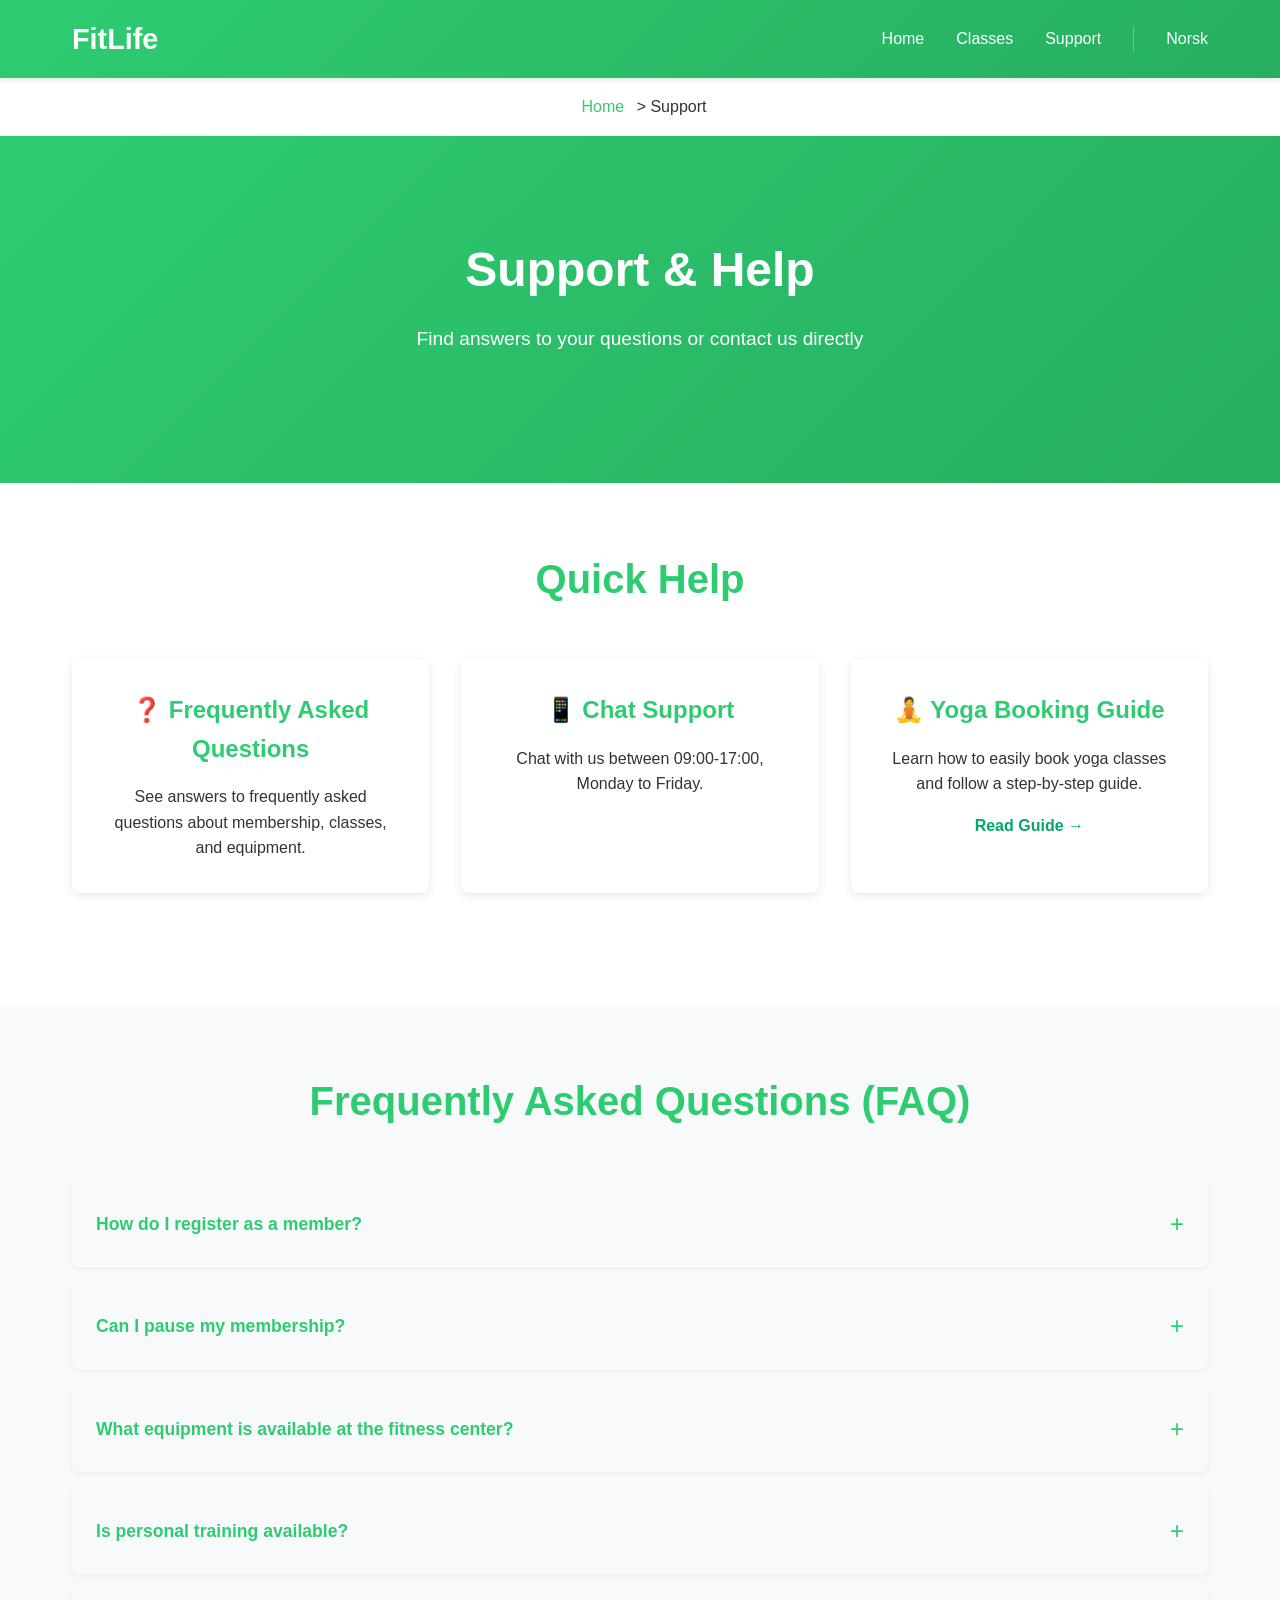
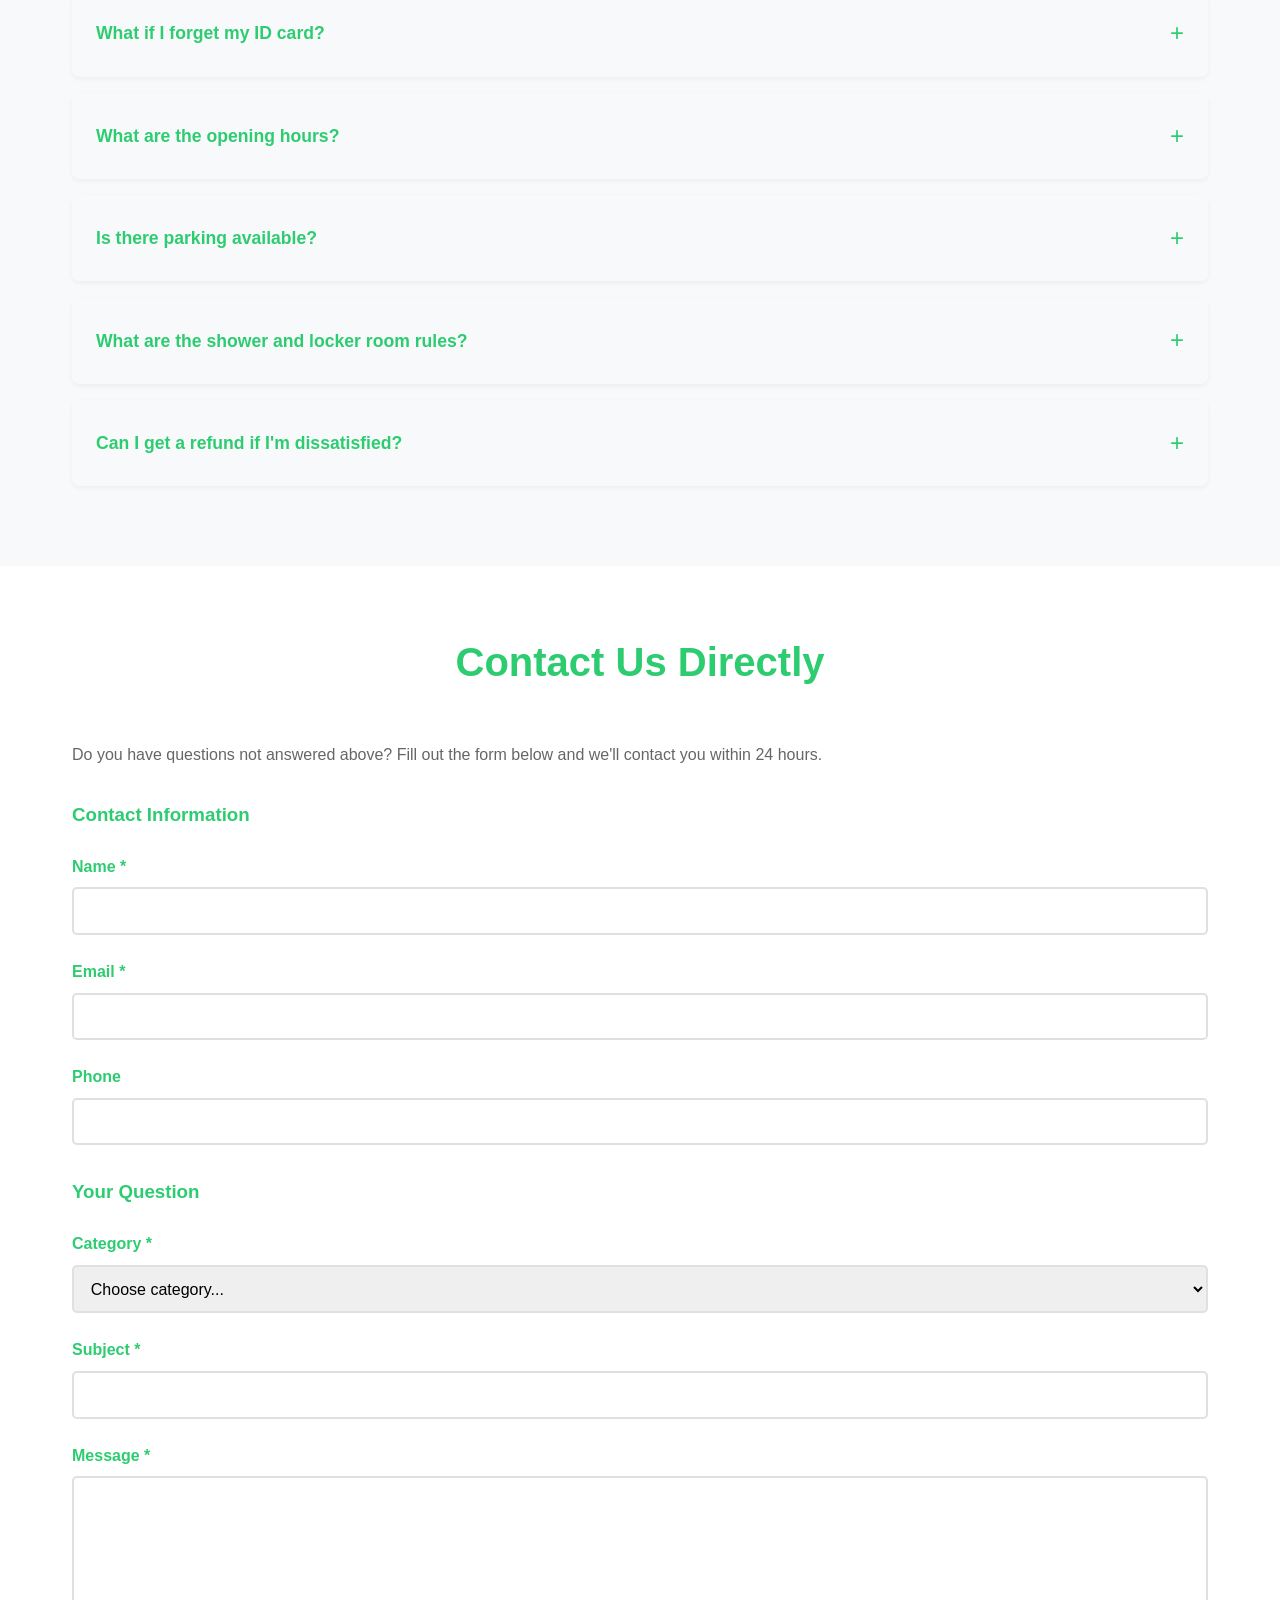
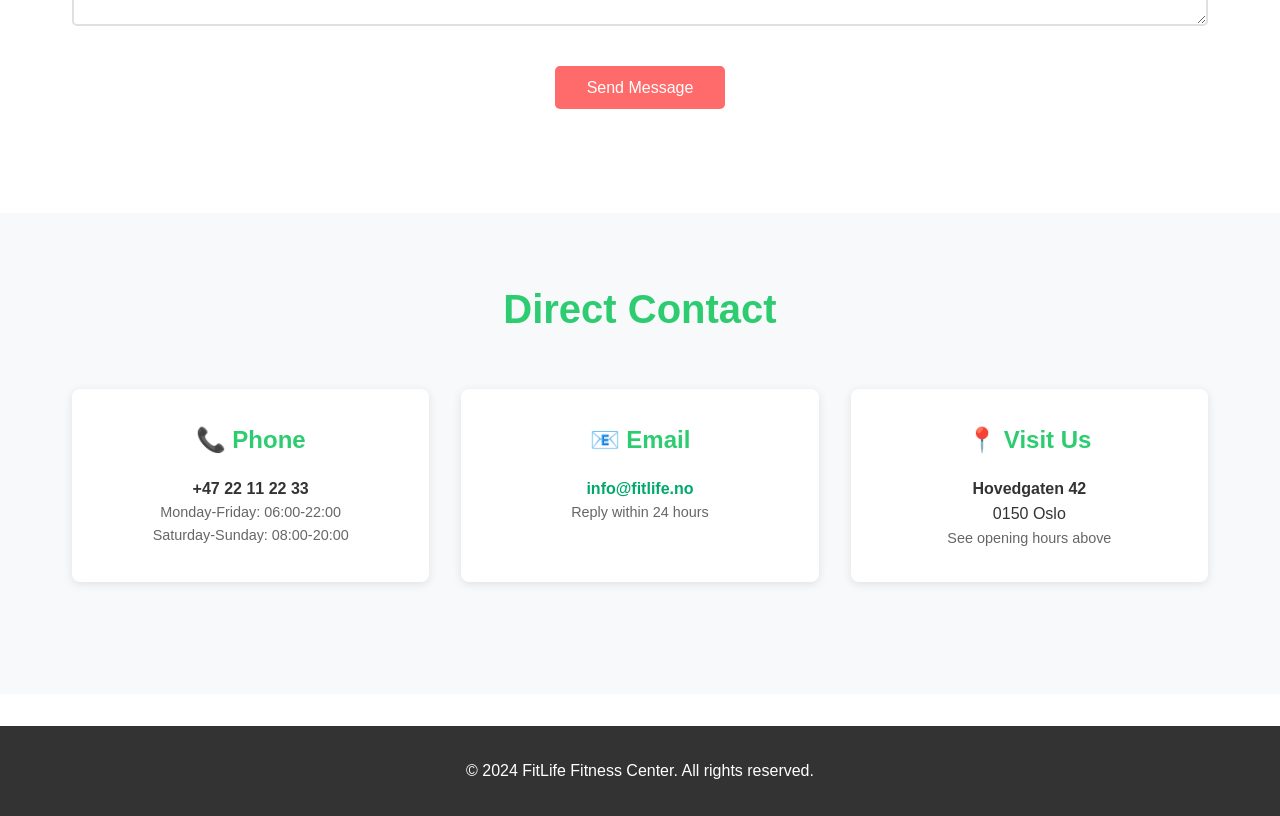
==== index1_en.html @ c22ea530 "Add files via upload webver" ====
<!DOCTYPE html>
<html lang="en">
<head>
    <meta charset="UTF-8">
    <meta name="viewport" content="width=device-width, initial-scale=1.0">
    <title>Support - FitLife Fitness Center</title>
    <link rel="stylesheet" href="style.css">
</head>
<body>
    <!-- Header -->
    <header>
        <div class="header-container">
            <a href="index_en.html" class="logo" style="text-decoration: none; color: white;">FitLife</a>
            <nav>
                <ul>
                    <li><a href="index_en.html">Home</a></li>
                    <li><a href="index_en.html#classes">Classes</a></li>
                    <li><a href="index1_en.html">Support</a></li>
                    <li style="border-left: 1px solid rgba(255,255,255,0.3); padding-left: 2rem;"><a href="index1.html">Norsk</a></li>
                </ul>
            </nav>
        </div>
    </header>

    <!-- Breadcrumb -->
    <div class="breadcrumb">
        <a href="index_en.html">Home</a> > <span>Support</span>
    </div>

    <!-- Hero Section -->
    <section class="hero">
        <h1>Support & Help</h1>
        <p>Find answers to your questions or contact us directly</p>
    </section>

    <!-- Quick Support Cards -->
    <section class="container" style="padding: 4rem 2rem;">
        <h2>Quick Help</h2>
        <div class="support-grid">
            <div class="support-card">
                <h3>❓ Frequently Asked Questions</h3>
                <p>See answers to frequently asked questions about membership, classes, and equipment.</p>
            </div>
            <div class="support-card">
                <h3>📱 Chat Support</h3>
                <p>Chat with us between 09:00-17:00, Monday to Friday.</p>
            </div>
            <div class="support-card">
                <h3>🧘 Yoga Booking Guide</h3>
                <p>Learn how to easily book yoga classes and follow a step-by-step guide.</p>
                <a href="yoga_guide_en.html" style="color: #00a86b; text-decoration: none; font-weight: bold; margin-top: 1rem; display: inline-block;">Read Guide →</a>
            </div>
        </div>
    </section>

    <!-- FAQ Section -->
    <section class="faq-section">
        <div class="container">
            <h2>Frequently Asked Questions (FAQ)</h2>

            <div class="faq-item">
                <div class="faq-question" onclick="toggleAnswer(this)">
                    <h3>How do I register as a member?</h3>
                    <span class="faq-toggle">+</span>
                </div>
                <div class="faq-answer">
                    <p>You can register directly on our website by selecting your desired membership plan. You only need to fill in your contact information and choose a payment method. You get immediate access after payment is confirmed.</p>
                </div>
            </div>

            <div class="faq-item">
                <div class="faq-question" onclick="toggleAnswer(this)">
                    <h3>Can I pause my membership?</h3>
                    <span class="faq-toggle">+</span>
                </div>
                <div class="faq-answer">
                    <p>Yes, you can pause your membership for up to 2 months per year. Contact customer service at info@fitlife.no or call +47 22 11 22 33. There is no charge for pausing.</p>
                </div>
            </div>

            <div class="faq-item">
                <div class="faq-question" onclick="toggleAnswer(this)">
                    <h3>What equipment is available at the fitness center?</h3>
                    <span class="faq-toggle">+</span>
                </div>
                <div class="faq-answer">
                    <p>We have state-of-the-art equipment including: free weights, machines, cardio equipment (treadmills, bikes, cross trainers), cable apparatus, and flexibility equipment. All equipment is maintained daily and inspected monthly.</p>
                </div>
            </div>

            <div class="faq-item">
                <div class="faq-question" onclick="toggleAnswer(this)">
                    <h3>Is personal training available?</h3>
                    <span class="faq-toggle">+</span>
                </div>
                <div class="faq-answer">
                    <p>Yes! We offer personal training to all members. Your first consultation is free. Personal training prices start from 399 kr per hour. Quarter and year memberships include consultations.</p>
                </div>
            </div>

            <div class="faq-item">
                <div class="faq-question" onclick="toggleAnswer(this)">
                    <h3>What if I forget my ID card?</h3>
                    <span class="faq-toggle">+</span>
                </div>
                <div class="faq-answer">
                    <p>You can show your membership information on your phone or tell the staff your name so they can verify it in the system. We recommend downloading the FitLife app for easy access.</p>
                </div>
            </div>

            <div class="faq-item">
                <div class="faq-question" onclick="toggleAnswer(this)">
                    <h3>What are the opening hours?</h3>
                    <span class="faq-toggle">+</span>
                </div>
                <div class="faq-answer">
                    <p><strong>Monday - Friday:</strong> 06:00 - 22:00<br><strong>Saturday:</strong> 08:00 - 20:00<br><strong>Sunday:</strong> 10:00 - 18:00<br><br>We are closed on public holidays. Questions? Call us at +47 22 11 22 33</p>
                </div>
            </div>

            <div class="faq-item">
                <div class="faq-question" onclick="toggleAnswer(this)">
                    <h3>Is there parking available?</h3>
                    <span class="faq-toggle">+</span>
                </div>
                <div class="faq-answer">
                    <p>Yes, we have free parking available for members in our parking basement. Parking spaces are limited, so we recommend arriving 10-15 minutes before your scheduled workout during peak hours.</p>
                </div>
            </div>

            <div class="faq-item">
                <div class="faq-question" onclick="toggleAnswer(this)">
                    <h3>What are the shower and locker room rules?</h3>
                    <span class="faq-toggle">+</span>
                </div>
                <div class="faq-answer">
                    <p>Showers and lockers are available for all members. Each locker requires 20 kr coin (returned). We provide free towels, and you'll find shampoo, conditioner and soap in all showers. We recommend taking your valuables with you.</p>
                </div>
            </div>

            <div class="faq-item">
                <div class="faq-question" onclick="toggleAnswer(this)">
                    <h3>Can I get a refund if I'm dissatisfied?</h3>
                    <span class="faq-toggle">+</span>
                </div>
                <div class="faq-answer">
                    <p>We offer a 14-day trial period for new members. If you're not satisfied, you can get a full refund within this period. After 14 days, you can cancel at any time with 30 days notice.</p>
                </div>
            </section>

    <!-- Contact Form Section -->
    <section class="form-section">
        <div class="container">
            <h2>Contact Us Directly</h2>
            <p style="margin-bottom: 2rem; color: #666;">Do you have questions not answered above? Fill out the form below and we'll contact you within 24 hours.</p>

            <form onsubmit="handleSubmit(event)">
                <h3 style="color: #2ecc71; margin-bottom: 1.5rem;">Contact Information</h3>

                <div class="form-group">
                    <label for="name">Name *</label>
                    <input type="text" id="name" name="name" required>
                </div>

                <div class="form-group">
                    <label for="email">Email *</label>
                    <input type="email" id="email" name="email" required>
                </div>

                <div class="form-group">
                    <label for="phone">Phone</label>
                    <input type="tel" id="phone" name="phone">
                </div>

                <h3 style="color: #2ecc71; margin: 2rem 0 1.5rem 0;">Your Question</h3>

                <div class="form-group">
                    <label for="category">Category *</label>
                    <select id="category" name="category" required>
                        <option value="">Choose category...</option>
                        <option value="membership">Membership</option>
                        <option value="classes">Classes</option>
                        <option value="equipment">Equipment</option>
                        <option value="billing">Billing</option>
                        <option value="facilities">Facilities</option>
                        <option value="other">Other</option>
                    </select>
                </div>

                <div class="form-group">
                    <label for="subject">Subject *</label>
                    <input type="text" id="subject" name="subject" required>
                </div>

                <div class="form-group">
                    <label for="message">Message *</label>
                    <textarea id="message" name="message" required></textarea>
                </div>

                <div style="text-align: center;">
                    <button type="submit" class="btn">Send Message</button>
                </div>
            </form>
        </div>
    </section>

    <!-- Kontakt info -->
    <section style="background-color: #f8f9fa;">
        <div class="container">
            <h2>Direct Contact</h2>
            <div class="support-grid">
                <div class="support-card">
                    <h3>📞 Phone</h3>
                    <p><strong>+47 22 11 22 33</strong></p>
                    <p style="font-size: 0.9rem; color: #666;">Monday-Friday: 06:00-22:00<br>Saturday-Sunday: 08:00-20:00</p>
                </div>
                <div class="support-card">
                    <h3>📧 Email</h3>
                    <p><strong><a href="mailto:info@fitlife.no" style="color: #00a86b; text-decoration: none;">info@fitlife.no</a></strong></p>
                    <p style="font-size: 0.9rem; color: #666;">Reply within 24 hours</p>
                </div>
                <div class="support-card">
                    <h3>📍 Visit Us</h3>
                    <p><strong>Hovedgaten 42</strong><br>0150 Oslo</p>
                    <p style="font-size: 0.9rem; color: #666;">See opening hours above</p>
                </div>
            </div>
        </div>
    </section>

    <!-- Footer -->
    <footer>
        <p>&copy; 2024 FitLife Fitness Center. All rights reserved.</p>
    </footer>

    <script>
        function toggleAnswer(element) {
            const answer = element.nextElementSibling;
            const toggle = element.querySelector('.faq-toggle');
            
            // Close other open answers
            document.querySelectorAll('.faq-answer.open').forEach(item => {
                if (item !== answer) {
                    item.classList.remove('open');
                    item.previousElementSibling.querySelector('.faq-toggle').textContent = '+';
                }
            });
            
            // Toggle current answer
            answer.classList.toggle('open');
            toggle.textContent = answer.classList.contains('open') ? '−' : '+';
        }

        function handleSubmit(event) {
            event.preventDefault();
            
            const name = document.getElementById('name').value;
            const email = document.getElementById('email').value;
            const subject = document.getElementById('subject').value;
            
            alert(`Thank you ${name}! Your message has been received. We will contact you at ${email} within 24 hours.`);
            
            event.target.reset();
        }
    </script>
</body>
</html>
---- style.css ----
/* Global Styles */
* {
    margin: 0;
    padding: 0;
    box-sizing: border-box;
}

body {
    font-family: 'Segoe UI', Tahoma, Geneva, Verdana, sans-serif;
    line-height: 1.6;
    color: #333;
}

/* Header */
header {
    background: linear-gradient(135deg, #2ecc71 0%, #27ae60 100%);
    color: rgb(255, 255, 255);
    padding: 1rem 0;
    position: sticky;
    top: 0;
    z-index: 100;
    box-shadow: 0 2px 5px rgba(0,0,0,0.1);
}

.header-container {
    max-width: 1200px;
    margin: 0 auto;
    padding: 0 2rem;
    display: flex;
    justify-content: space-between;
    align-items: center;
}

.logo {
    font-size: 1.8rem;
    font-weight: bold;
}

/* Navigation */
nav ul {
    list-style: none;
    display: flex;
    gap: 2rem;
}

nav a {
    color: white;
    text-decoration: none;
    transition: opacity 0.3s;
}

nav a:hover {
    opacity: 0.8;
}

/* Hero Section */
.hero {
    background: linear-gradient(135deg, #2ecc71 0%, #27ae60 100%);
    color: white;
    padding: 6rem 2rem;
    text-align: center;
}

.hero h1 {
    font-size: 3rem;
    margin-bottom: 1rem;
}

.hero p {
    font-size: 1.2rem;
    margin-bottom: 2rem;
}

/* Buttons */
.btn {
    display: inline-block;
    padding: 0.8rem 2rem;
    background-color: #ff6b6b;
    color: white;
    text-decoration: none;
    border-radius: 5px;
    transition: background-color 0.3s;
    border: none;
    cursor: pointer;
    font-size: 1rem;
    margin: 0.5rem;
}

.btn:hover {
    background-color: #ff5252;
}

/* Container & Sections */
.container {
    max-width: 1200px;
    margin: 0 auto;
    padding: 0 2rem;
}

section {
    padding: 4rem 2rem;
}

h2 {
    font-size: 2.5rem;
    margin-bottom: 3rem;
    text-align: center;
    color: #2ecc71;
}

/* Classes Section */
.classes {
    background-color: #f8f9fa;
}

.class-grid {
    display: grid;
    grid-template-columns: repeat(auto-fit, minmax(300px, 1fr));
    gap: 2rem;
    margin-bottom: 2rem;
}

.class-card {
    background: white;
    padding: 2rem;
    border-radius: 8px;
    box-shadow: 0 2px 10px rgba(0,0,0,0.1);
    transition: transform 0.3s;
}

.class-card:hover {
    transform: translateY(-5px);
    box-shadow: 0 5px 20px rgba(0,0,0,0.15);
}

.class-card h3 {
    color: #2ecc71;
    margin-bottom: 1rem;
}

.class-card p {
    color: #666;
    margin-bottom: 1rem;
}

/* Pricing Section */
.pricing {
    background-color: white;
}

.pricing-grid {
    display: grid;
    grid-template-columns: repeat(auto-fit, minmax(250px, 1fr));
    gap: 2rem;
    margin-bottom: 2rem; 
}

.price-card {
    background: linear-gradient(135deg, #2ecc71 0%, #27ae60 100%);
    color: white;
    padding: 2rem;
    border-radius: 8px;
    text-align: center;
    transition: transform 0.3s;
}

.price-card:hover {
    transform: scale(1.05);
}

.price-card h3 {
    margin-bottom: 1rem;
    font-size: 1.5rem;
}

.price {
    font-size: 2.5rem;
    font-weight: bold;
    margin: 1rem 0;
}

.price-features {
    list-style: none;
    margin: 2rem 0;
    text-align: left;
}

.price-features li {
    padding: 0.5rem 0;
    border-bottom: 1px solid rgba(255,255,255,0.2);
}

/* Contact Section */
.contact {
    background-color: #f8f9fa;
    text-align: center;
}

.contact-info {
    display: grid;
    grid-template-columns: repeat(auto-fit, minmax(250px, 1fr));
    gap: 2rem;
    margin-bottom: 2rem;
}

.info-box {
    background: white;
    padding: 2rem;
    border-radius: 8px;
    box-shadow: 0 2px 10px rgba(0,0,0,0.1);
}

.info-box h3 {
    color: #2ecc71;
    margin-bottom: 1rem;
}

/* Support Cards */
.support-grid {
    display: grid;
    grid-template-columns: repeat(auto-fit, minmax(250px, 1fr));
    gap: 2rem;
    margin-bottom: 3rem;
}

.support-card {
    background: white;
    padding: 2rem;
    border-radius: 8px;
    box-shadow: 0 2px 10px rgba(0,0,0,0.1);
    text-align: center;
    transition: transform 0.3s;
}

.support-card:hover {
    transform: translateY(-5px);
}

.support-card h3 {
    color: #2ecc71;
    margin-bottom: 1rem;
    font-size: 1.5rem;
}

/* FAQ Section */
.faq-section {
    background-color: #f8f9fa;
}

.faq-item {
    background: white;
    margin-bottom: 1rem;
    border-radius: 8px;
    overflow: hidden;
    box-shadow: 0 2px 5px rgba(0,0,0,0.05);
}

.faq-question {
    padding: 1.5rem;
    background: #f8f9fa;
    cursor: pointer;
    display: flex;
    justify-content: space-between;
    align-items: center;
    transition: background 0.3s;
}

.faq-question:hover {
    background: #e9ecef;
}

.faq-question h3 {
    color: #2ecc71;
    font-size: 1.1rem;
    margin: 0;
}

.faq-toggle {
    font-size: 1.5rem;
    color: #2ecc71;
}

.faq-answer {
    max-height: 0;
    overflow: hidden;
    transition: max-height 0.3s ease;
}

.faq-answer.open {
    max-height: 500px;
    padding: 1.5rem;
}

/* Contact Section (Support Page) */
.contact-section {
    background: linear-gradient(135deg, #2ecc71 0%, #27ae60 100%);
    color: white;
    text-align: center;
    border-radius: 8px;
    padding: 3rem;
    margin-bottom: 3rem;
}

.contact-section h3 {
    margin-bottom: 1rem;
}

/* Form Styles */
.form-section {
    background-color: white;
    margin-bottom: 2rem;
}

.form-group {
    margin-bottom: 1.5rem;
}

label {
    display: block;
    margin-bottom: 0.5rem;
    color: #2ecc71;
    font-weight: bold;
}

input, textarea, select {
    width: 100%;
    padding: 0.8rem;
    border: 2px solid #e0e0e0;
    border-radius: 5px;
    font-family: inherit;
    font-size: 1rem;
    transition: border-color 0.3s;
}

input:focus, textarea:focus, select:focus {
    outline: none;
    border-color: #2ecc71;
}

textarea {
    resize: vertical;
    min-height: 150px;
}

/* Category Buttons */
.category-grid {
    display: grid;
    grid-template-columns: repeat(auto-fit, minmax(200px, 1fr));
    gap: 1rem;
    margin-bottom: 2rem;
}

.category-btn {
    padding: 1rem;
    border: 2px solid #2ecc71;
    background: white;
    color: #2ecc71;
    border-radius: 5px;
    cursor: pointer;
    font-weight: bold;
    transition: all 0.3s;
}

.category-btn:hover,
.category-btn.active {
    background: #2ecc71;
    color: white;
}

/* Breadcrumb */
.breadcrumb {
    padding: 1rem 0;
    text-align: center;
}

.breadcrumb a {
    color: #2ecc71;
    text-decoration: none;
    margin: 0 0.5rem;
}

.breadcrumb a:hover {
    text-decoration: underline;
}

/* Footer */
footer {
    background: #333;
    color: white;
    text-align: center;
    padding: 2rem;
    margin-top: 2rem;
}

/* Responsive Design */
@media (max-width: 768px) {
    nav ul {
        gap: 1rem;
    }

    .hero h1 {
        font-size: 2rem;
    }

    h2 {
        font-size: 1.8rem;
    }
}
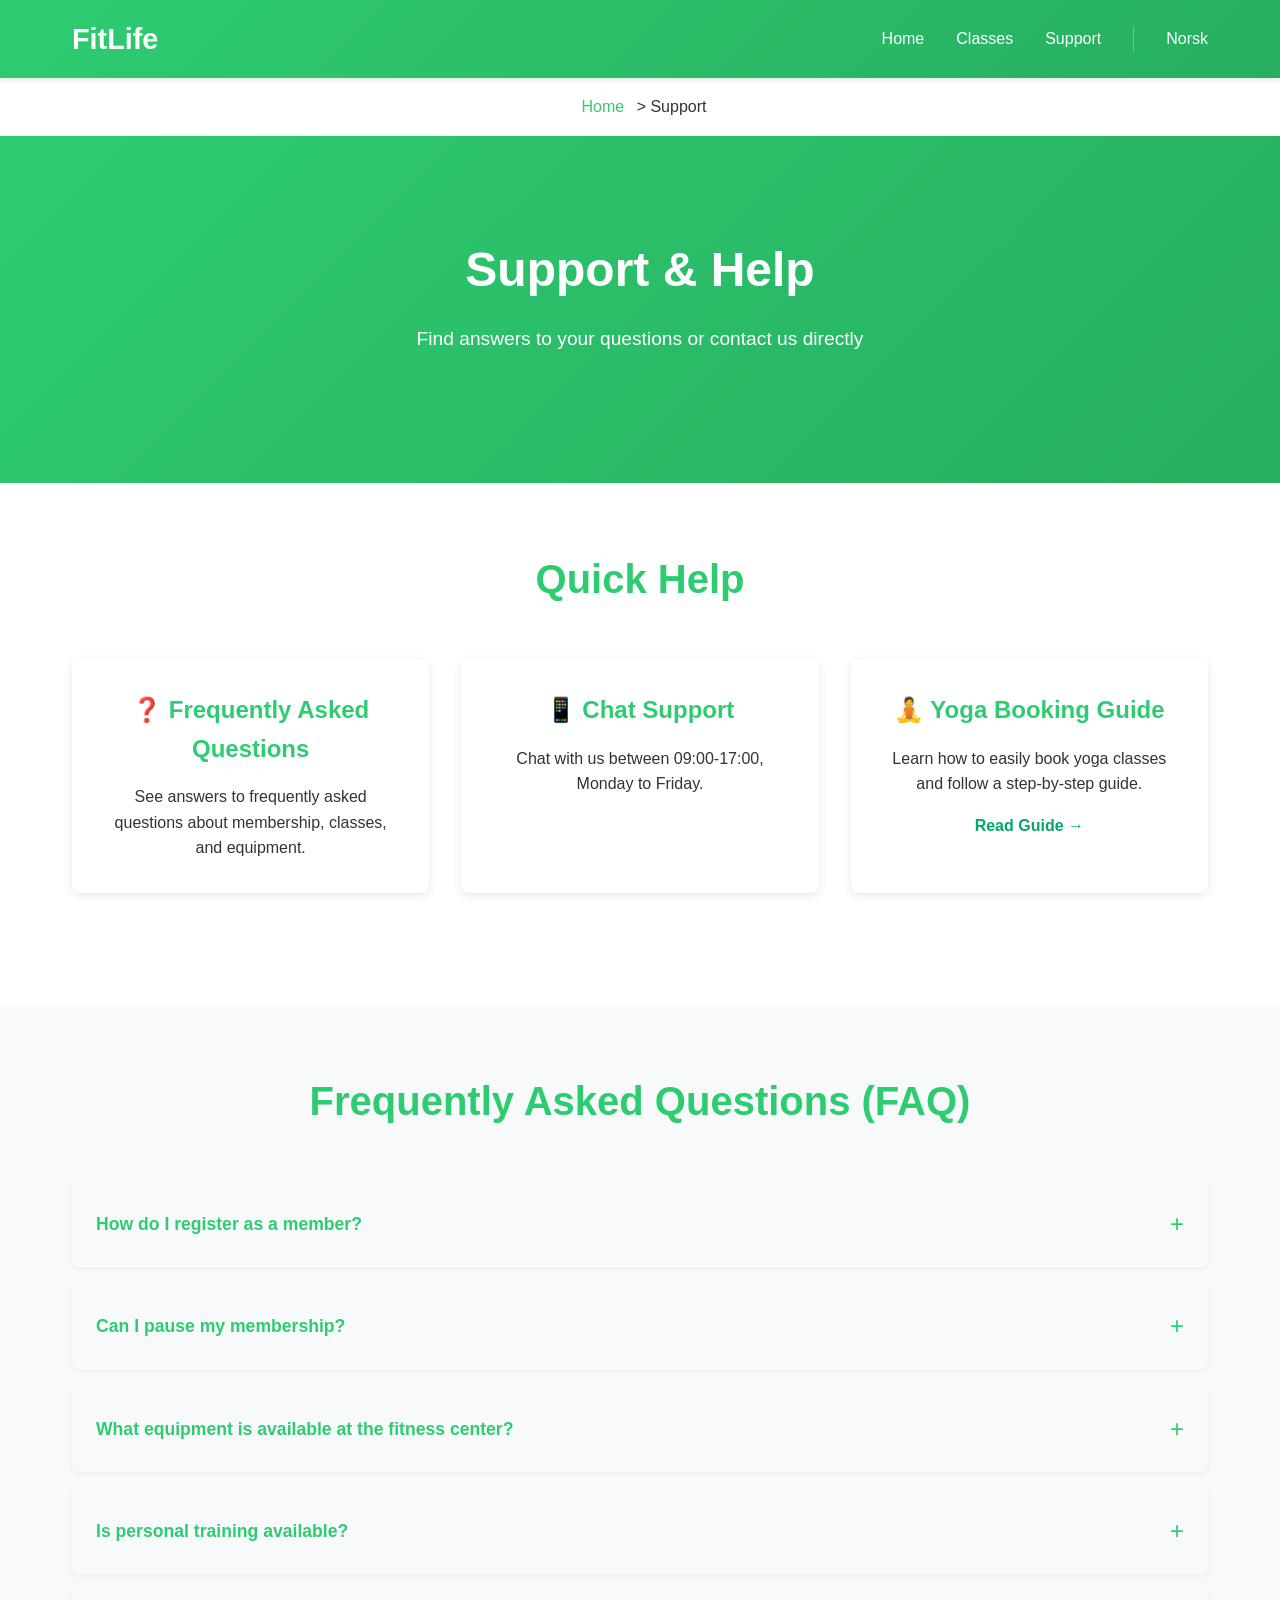
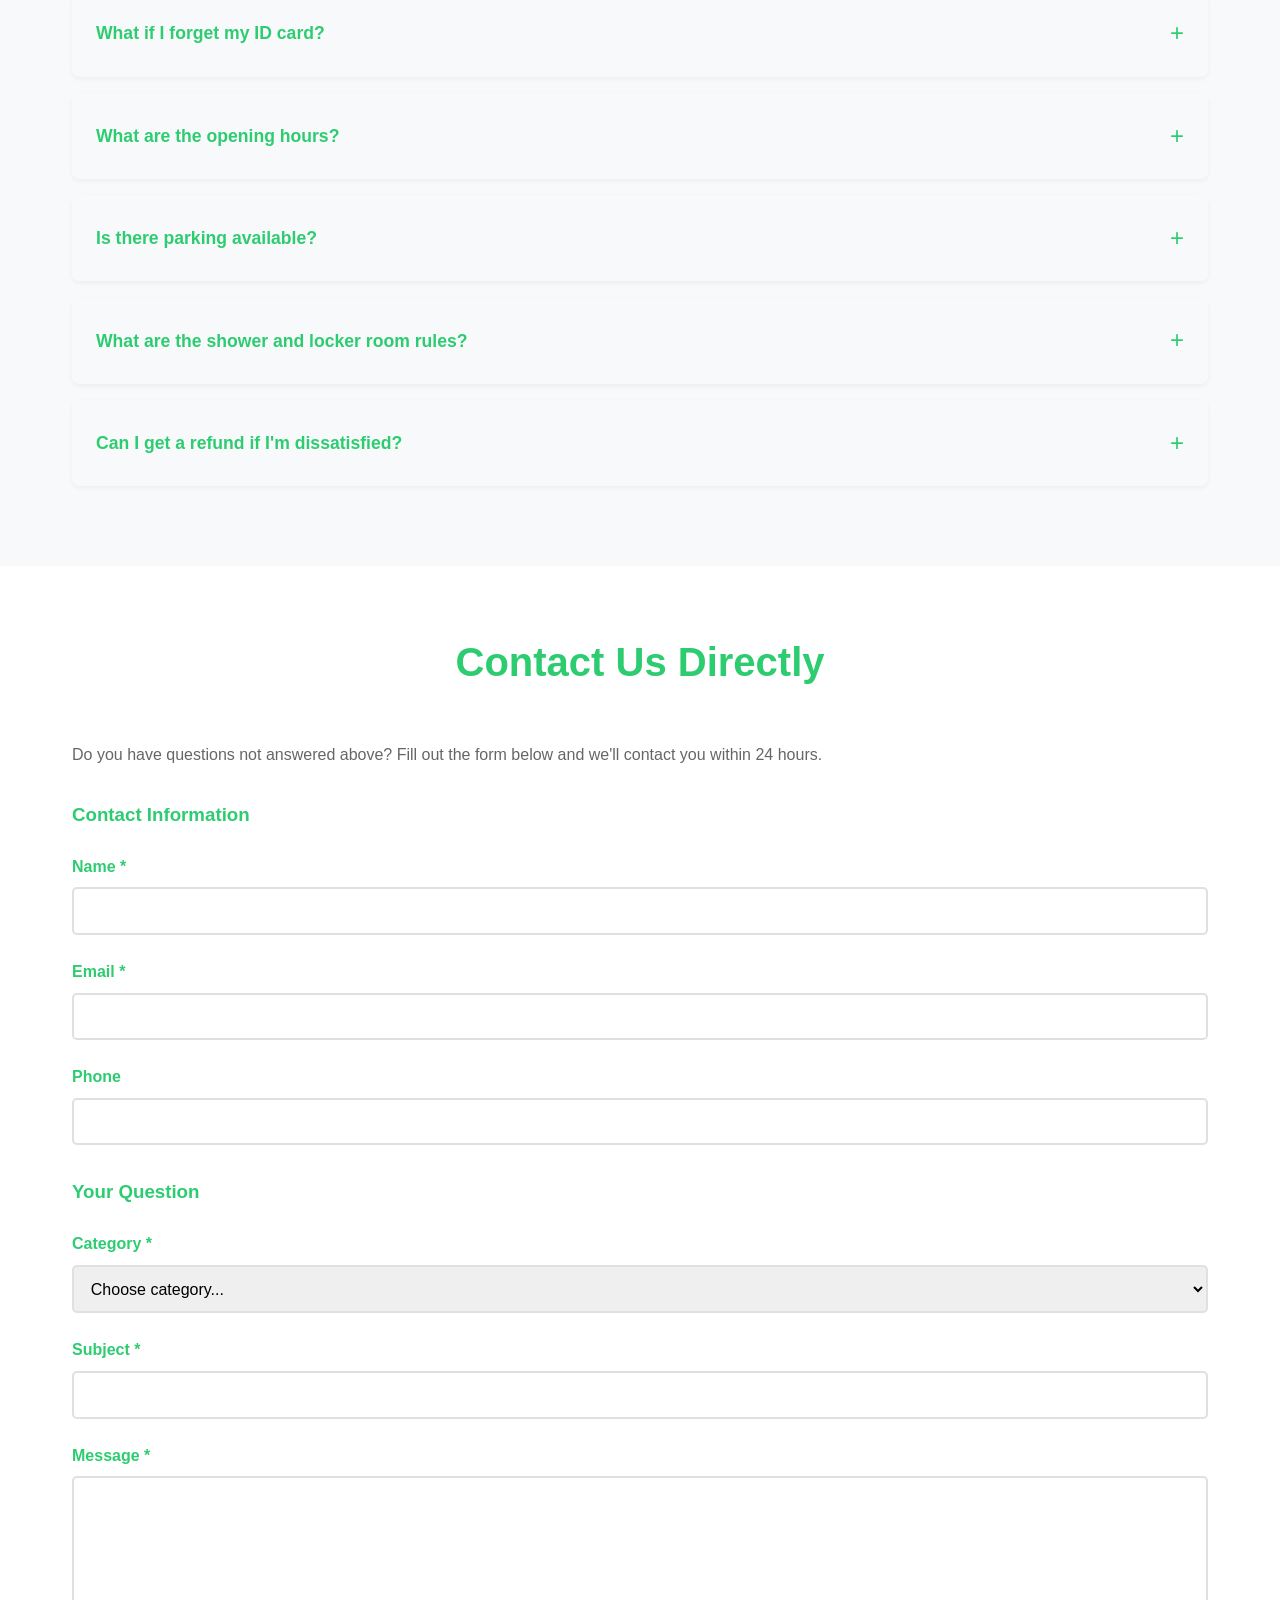
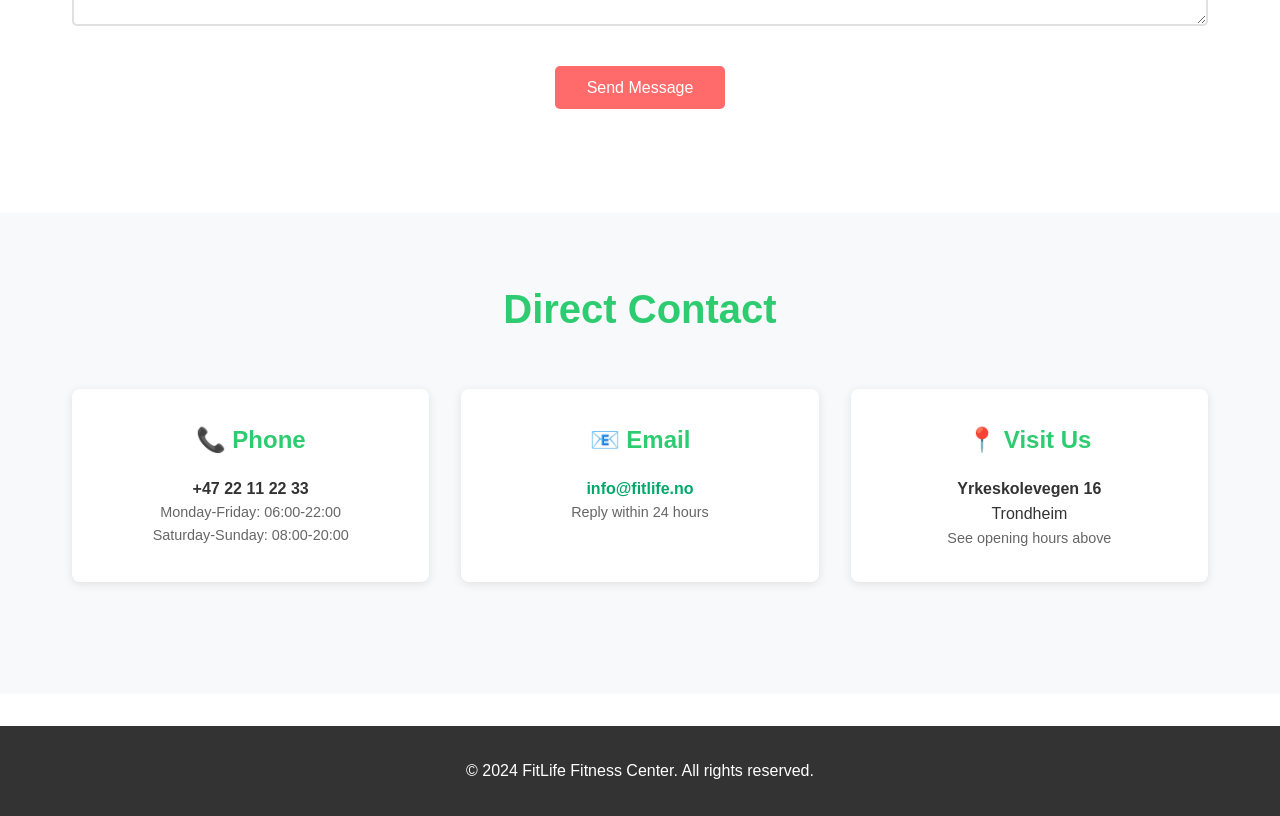
==== commit 94a7cdd0: "Fix HTML encoding issues in index1_en.html neww1" ====
--- a/index1_en.html
+++ b/index1_en.html
@@ -221,7 +221,7 @@
                 </div>
                 <div class="support-card">
                     <h3>📍 Visit Us</h3>
-                    <p><strong>Hovedgaten 42</strong><br>0150 Oslo</p>
+                    <p><strong>Yrkeskolevegen 16</strong><br>Trondheim</p>
                     <p style="font-size: 0.9rem; color: #666;">See opening hours above</p>
                 </div>
             </div>
